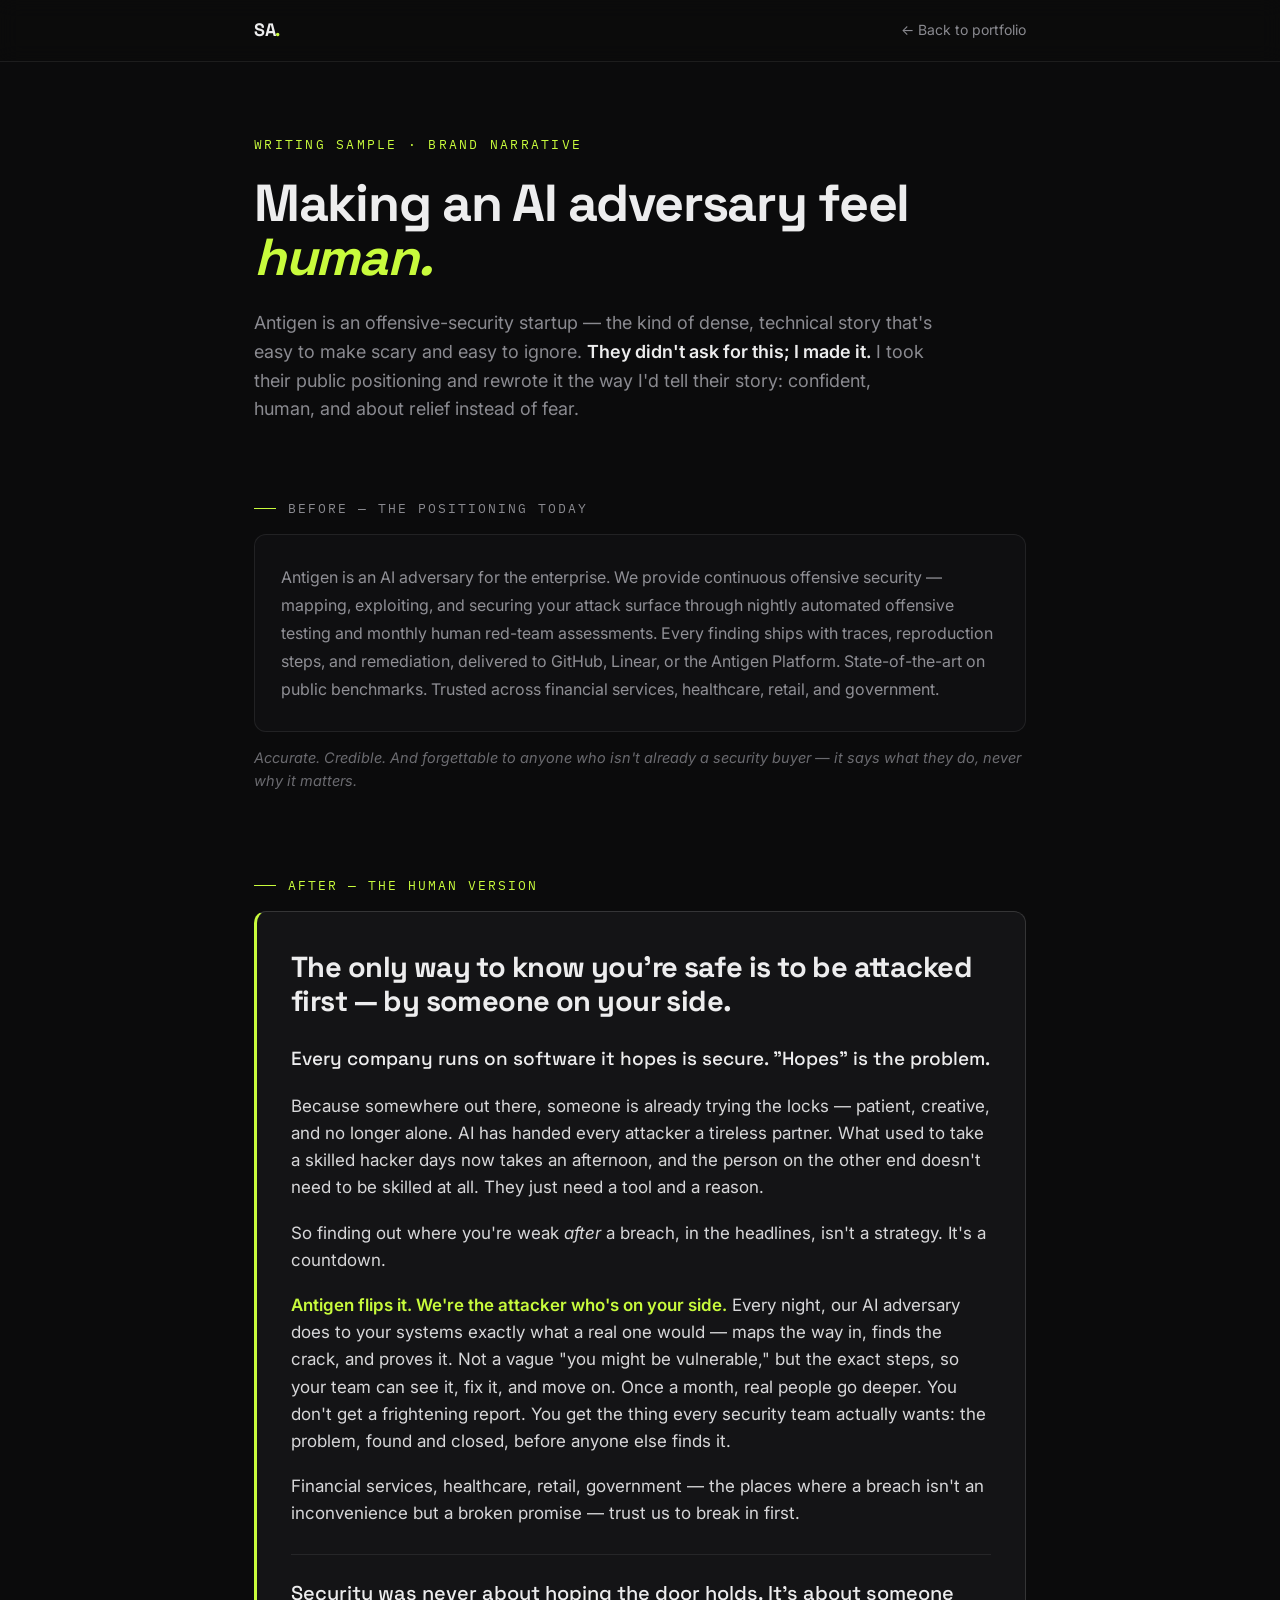
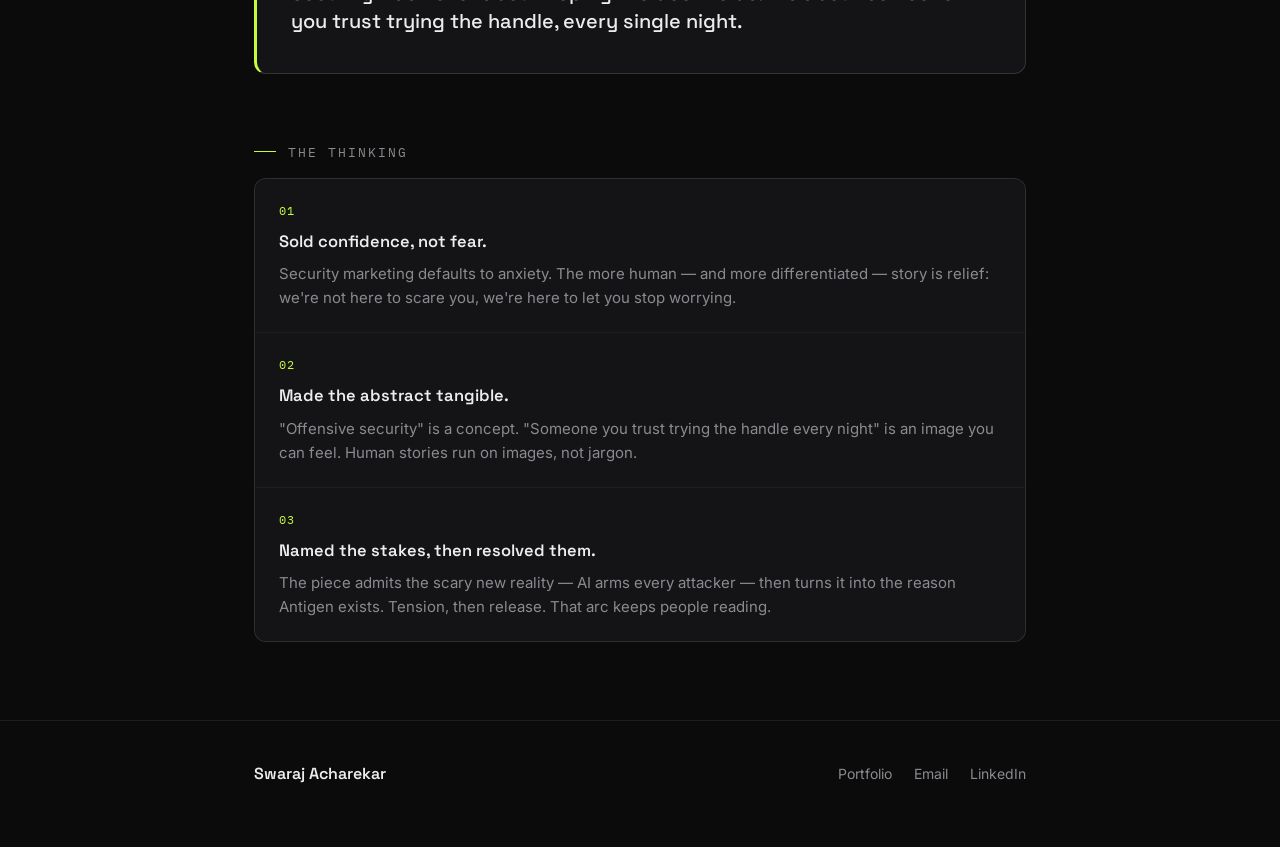
==== antigen.html @ 2e274d3d "Add files via upload" ====
<!DOCTYPE html>
<html lang="en">
<head>
<meta charset="UTF-8" />
<meta name="viewport" content="width=device-width, initial-scale=1.0" />
<title>Swaraj Acharekar — Antigen: Making Security Human</title>
<meta name="description" content="A brand-narrative writing sample: rewriting an offensive-security startup's dense positioning into a human story." />
<link rel="preconnect" href="https://fonts.googleapis.com" />
<link rel="preconnect" href="https://fonts.gstatic.com" crossorigin />
<link href="https://fonts.googleapis.com/css2?family=Space+Grotesk:wght@400;500;600;700&family=Inter:wght@400;500;600&family=IBM+Plex+Mono:wght@400;500&display=swap" rel="stylesheet" />
<style>
  :root{
    --bg:#0b0b0c;
    --panel:#141416;
    --panel-2:#0f0f11;
    --line:rgba(255,255,255,0.08);
    --line-strong:rgba(255,255,255,0.14);
    --ink:#ededee;
    --muted:#8a8a90;
    --muted-2:#6b6b70;
    --lime:#c8fb3c;
    --lime-dim:rgba(200,251,60,0.12);
    --lime-line:rgba(200,251,60,0.35);
  }
  *{box-sizing:border-box;}
  html{scroll-behavior:smooth;}
  body{
    margin:0;background:var(--bg);color:var(--ink);
    font-family:'Inter',system-ui,-apple-system,sans-serif;
    font-size:17px;line-height:1.6;-webkit-font-smoothing:antialiased;
  }
  a{color:inherit;}
  .wrap{max-width:820px;margin:0 auto;padding:0 24px;}

  .topbar{position:sticky;top:0;z-index:10;background:rgba(11,11,12,0.82);backdrop-filter:blur(10px);border-bottom:1px solid var(--line);}
  .topbar-inner{max-width:820px;margin:0 auto;padding:16px 24px;display:flex;align-items:center;justify-content:space-between;}
  .mark{font-family:'Space Grotesk',sans-serif;font-weight:700;letter-spacing:-0.02em;font-size:18px;text-decoration:none;}
  .mark span{color:var(--lime);}
  .back{font-size:14px;color:var(--muted);text-decoration:none;transition:color .2s ease;}
  .back:hover{color:var(--lime);}

  .hero{padding:72px 0 40px;}
  .eyebrow{font-family:'IBM Plex Mono',monospace;font-size:12.5px;letter-spacing:0.18em;text-transform:uppercase;color:var(--lime);margin-bottom:22px;}
  h1{font-family:'Space Grotesk',sans-serif;font-weight:700;letter-spacing:-0.025em;line-height:1.05;font-size:clamp(34px,6vw,52px);margin:0 0 24px;}
  h1 em{font-style:italic;color:var(--lime);}
  .lede{font-size:18px;color:var(--muted);max-width:680px;margin:0;}
  .lede strong{color:var(--ink);font-weight:600;}

  section{padding:34px 0;}
  .label{font-family:'IBM Plex Mono',monospace;font-size:12.5px;letter-spacing:0.16em;text-transform:uppercase;color:var(--muted);margin-bottom:16px;display:flex;align-items:center;gap:12px;}
  .label::before{content:"";width:22px;height:1px;background:var(--lime);flex:none;}
  .label.after-label{color:var(--lime);}

  /* BEFORE — flat positioning block */
  .positioning{
    background:var(--panel-2);
    border:1px solid var(--line);
    border-radius:12px;
    padding:28px 26px;
  }
  .positioning p{margin:0;color:#8f8f95;font-size:16px;line-height:1.75;}
  .caption{
    margin-top:14px;font-size:14.5px;color:var(--muted-2);
    font-style:italic;line-height:1.6;
  }

  /* AFTER — human narrative */
  .narrative{
    background:var(--panel);
    border:1px solid var(--line-strong);
    border-left:3px solid var(--lime);
    border-radius:12px;
    padding:38px 34px;
  }
  .narrative .head{
    font-family:'Space Grotesk',sans-serif;font-weight:700;
    letter-spacing:-0.02em;line-height:1.18;
    font-size:clamp(23px,3.4vw,29px);color:var(--ink);
    margin:0 0 26px;
  }
  .narrative p{margin:0 0 18px;color:#d7d7d9;}
  .narrative p.lead-line{
    font-family:'Space Grotesk',sans-serif;font-weight:500;
    font-size:19px;color:var(--ink);
  }
  .narrative .flip{color:var(--lime);font-weight:600;}
  .narrative .close-line{
    font-family:'Space Grotesk',sans-serif;font-weight:500;
    font-size:20px;color:var(--ink);line-height:1.4;
    margin:26px 0 0;padding-top:24px;border-top:1px solid var(--line);
  }

  /* Thinking */
  .thinking-grid{display:grid;gap:1px;background:var(--line);border:1px solid var(--line);border-radius:12px;overflow:hidden;}
  .think{background:var(--panel);padding:22px 24px;}
  .think .n{font-family:'IBM Plex Mono',monospace;font-size:12px;color:var(--lime);letter-spacing:0.1em;margin-bottom:9px;}
  .think h4{font-family:'Space Grotesk',sans-serif;font-weight:600;font-size:16.5px;margin:0 0 7px;}
  .think p{margin:0;color:var(--muted);font-size:15px;}

  footer{border-top:1px solid var(--line);margin-top:44px;padding:40px 0 60px;}
  .foot-inner{display:flex;flex-wrap:wrap;gap:18px;justify-content:space-between;align-items:center;}
  .foot-name{font-family:'Space Grotesk',sans-serif;font-weight:600;font-size:16px;}
  .foot-links{display:flex;gap:22px;flex-wrap:wrap;}
  .foot-links a{font-size:14px;color:var(--muted);text-decoration:none;transition:color .2s ease;}
  .foot-links a:hover{color:var(--lime);}

  .reveal{opacity:0;transform:translateY(14px);transition:opacity .6s ease,transform .6s ease;}
  .reveal.in{opacity:1;transform:none;}
  @media (prefers-reduced-motion:reduce){.reveal{opacity:1;transform:none;transition:none;}html{scroll-behavior:auto;}}
  @media (max-width:560px){body{font-size:16px;}.narrative{padding:28px 20px;}.positioning{padding:22px 18px;}}
</style>
</head>
<body>

  <div class="topbar">
    <div class="topbar-inner">
      <a class="mark" href="./#hero">SA<span>.</span></a>
      <a class="back" href="./#work">&larr; Back to portfolio</a>
    </div>
  </div>

  <main class="wrap">

    <header class="hero reveal">
      <div class="eyebrow">Writing Sample · Brand Narrative</div>
      <h1>Making an AI adversary feel <em>human.</em></h1>
      <p class="lede">Antigen is an offensive-security startup &mdash; the kind of dense, technical story that's easy to make scary and easy to ignore. <strong>They didn't ask for this; I made it.</strong> I took their public positioning and rewrote it the way I'd tell their story: confident, human, and about relief instead of fear.</p>
    </header>

    <section class="reveal">
      <div class="label">Before &mdash; the positioning today</div>
      <div class="positioning">
        <p>Antigen is an AI adversary for the enterprise. We provide continuous offensive security &mdash; mapping, exploiting, and securing your attack surface through nightly automated offensive testing and monthly human red-team assessments. Every finding ships with traces, reproduction steps, and remediation, delivered to GitHub, Linear, or the Antigen Platform. State-of-the-art on public benchmarks. Trusted across financial services, healthcare, retail, and government.</p>
      </div>
      <p class="caption">Accurate. Credible. And forgettable to anyone who isn't already a security buyer &mdash; it says what they do, never why it matters.</p>
    </section>

    <section class="reveal">
      <div class="label after-label">After &mdash; the human version</div>
      <article class="narrative">
        <p class="head">The only way to know you're safe is to be attacked first &mdash; by someone on your side.</p>
        <p class="lead-line">Every company runs on software it hopes is secure. "Hopes" is the problem.</p>
        <p>Because somewhere out there, someone is already trying the locks &mdash; patient, creative, and no longer alone. AI has handed every attacker a tireless partner. What used to take a skilled hacker days now takes an afternoon, and the person on the other end doesn't need to be skilled at all. They just need a tool and a reason.</p>
        <p>So finding out where you're weak <em>after</em> a breach, in the headlines, isn't a strategy. It's a countdown.</p>
        <p><span class="flip">Antigen flips it. We're the attacker who's on your side.</span> Every night, our AI adversary does to your systems exactly what a real one would &mdash; maps the way in, finds the crack, and proves it. Not a vague "you might be vulnerable," but the exact steps, so your team can see it, fix it, and move on. Once a month, real people go deeper. You don't get a frightening report. You get the thing every security team actually wants: the problem, found and closed, before anyone else finds it.</p>
        <p>Financial services, healthcare, retail, government &mdash; the places where a breach isn't an inconvenience but a broken promise &mdash; trust us to break in first.</p>
        <p class="close-line">Security was never about hoping the door holds. It's about someone you trust trying the handle, every single night.</p>
      </article>
    </section>

    <section class="reveal">
      <div class="label">The thinking</div>
      <div class="thinking-grid">
        <div class="think">
          <div class="n">01</div>
          <h4>Sold confidence, not fear.</h4>
          <p>Security marketing defaults to anxiety. The more human &mdash; and more differentiated &mdash; story is relief: we're not here to scare you, we're here to let you stop worrying.</p>
        </div>
        <div class="think">
          <div class="n">02</div>
          <h4>Made the abstract tangible.</h4>
          <p>"Offensive security" is a concept. "Someone you trust trying the handle every night" is an image you can feel. Human stories run on images, not jargon.</p>
        </div>
        <div class="think">
          <div class="n">03</div>
          <h4>Named the stakes, then resolved them.</h4>
          <p>The piece admits the scary new reality &mdash; AI arms every attacker &mdash; then turns it into the reason Antigen exists. Tension, then release. That arc keeps people reading.</p>
        </div>
      </div>
    </section>

  </main>

  <footer>
    <div class="wrap foot-inner">
      <div class="foot-name">Swaraj Acharekar</div>
      <div class="foot-links">
        <a href="./#hero">Portfolio</a>
        <a href="mailto:acharekarswaraj53@gmail.com">Email</a>
        <a href="https://www.linkedin.com/in/swaraj-acharekar/" target="_blank" rel="noopener">LinkedIn</a>
      </div>
    </div>
  </footer>

  <script>
    (function(){
      var els = document.querySelectorAll('.reveal');
      if(!('IntersectionObserver' in window)){els.forEach(function(e){e.classList.add('in');});return;}
      var io = new IntersectionObserver(function(entries){
        entries.forEach(function(en){if(en.isIntersecting){en.target.classList.add('in');io.unobserve(en.target);}});
      },{threshold:0.12});
      els.forEach(function(e){io.observe(e);});
    })();
  </script>

</body>
</html>
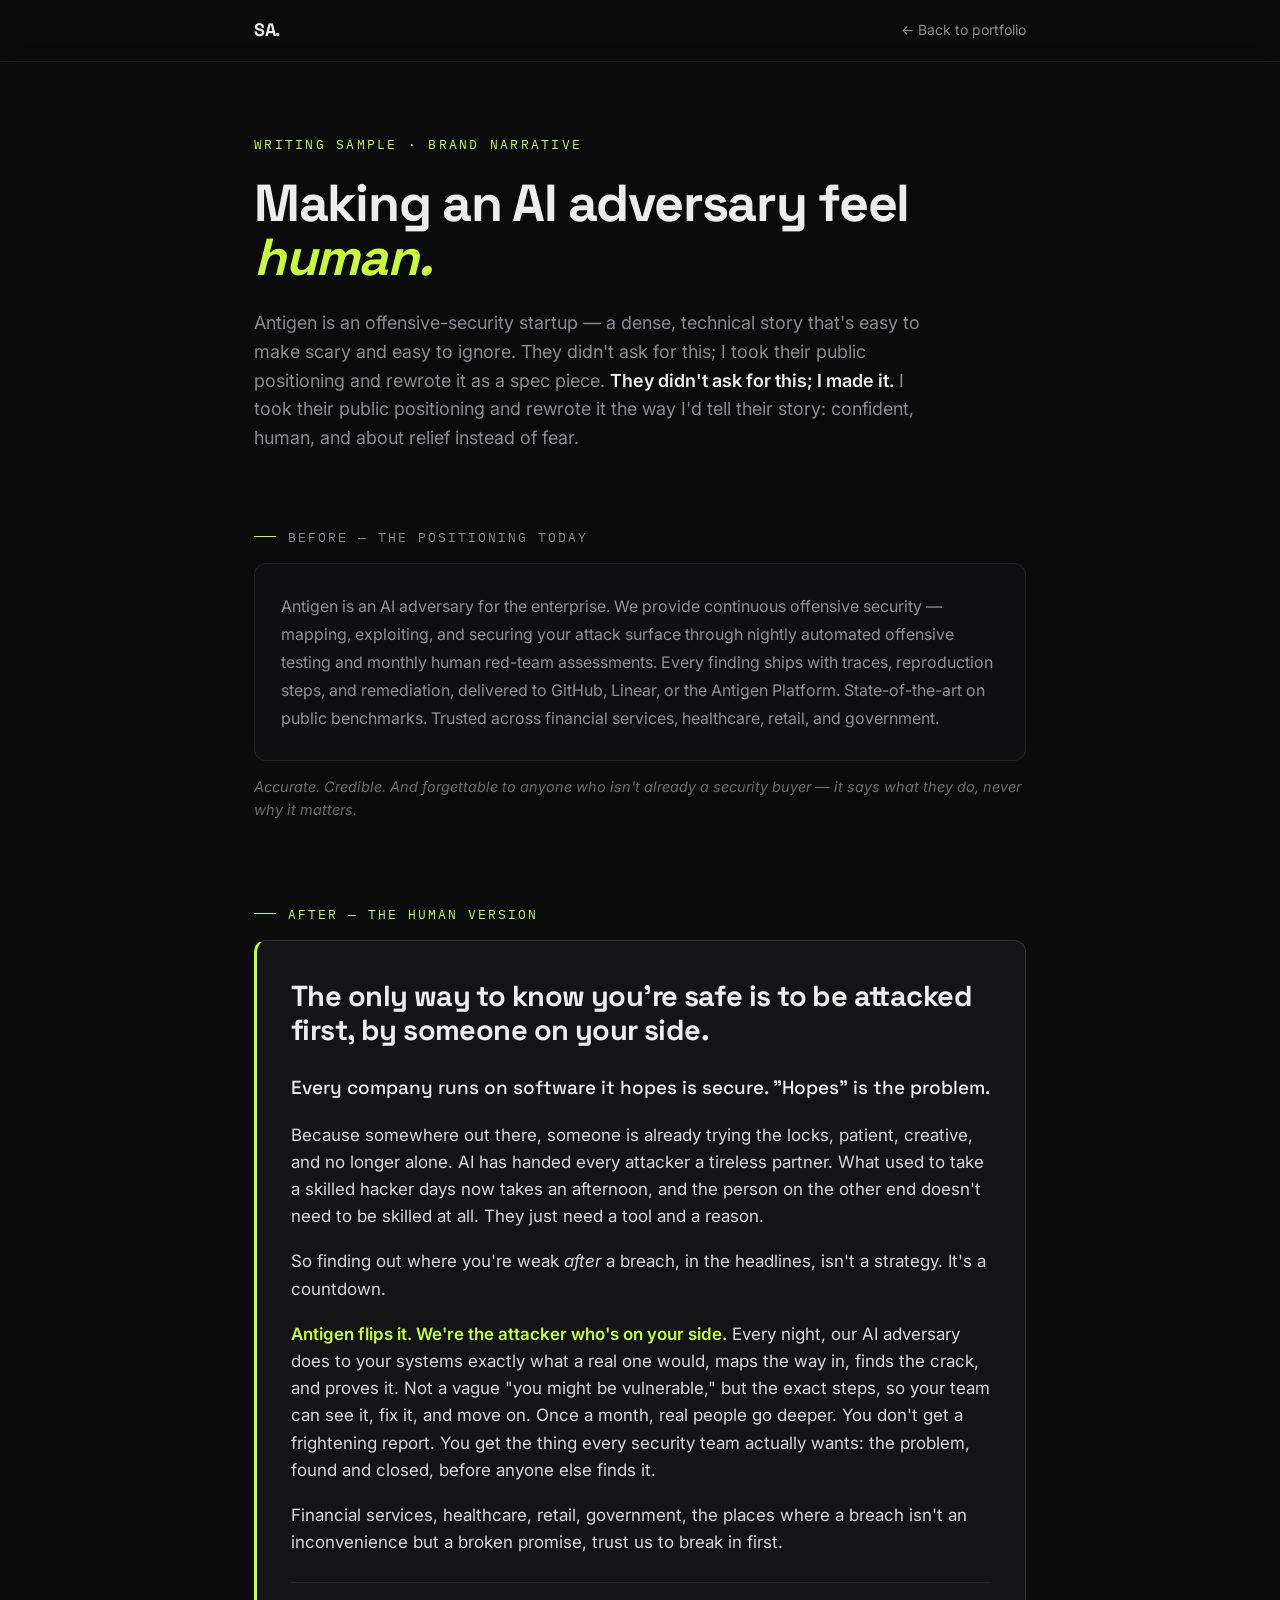
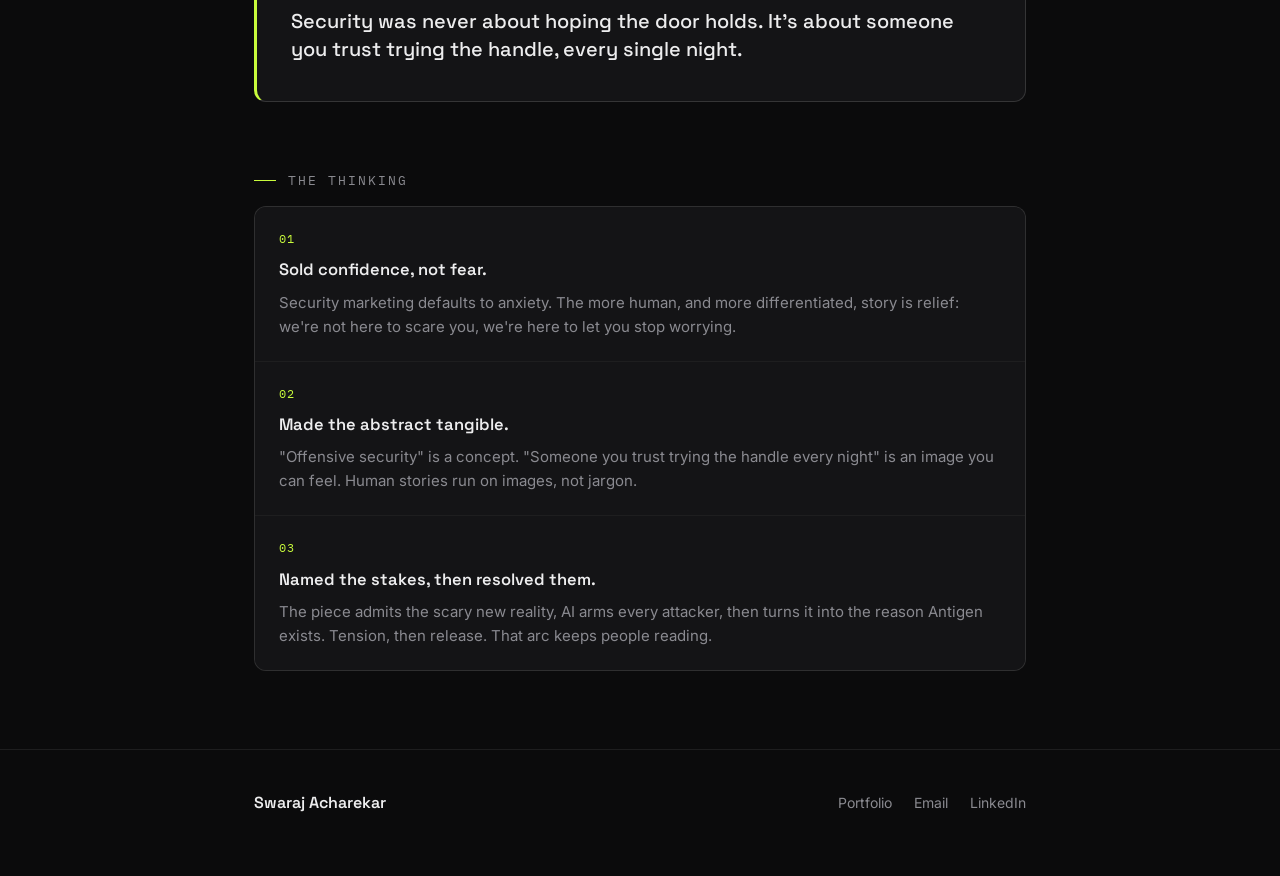
==== commit e0216fed: "Update antigen.html" ====
--- a/antigen.html
+++ b/antigen.html
@@ -124,7 +124,7 @@
     <header class="hero reveal">
       <div class="eyebrow">Writing Sample · Brand Narrative</div>
       <h1>Making an AI adversary feel <em>human.</em></h1>
-      <p class="lede">Antigen is an offensive-security startup &mdash; the kind of dense, technical story that's easy to make scary and easy to ignore. <strong>They didn't ask for this; I made it.</strong> I took their public positioning and rewrote it the way I'd tell their story: confident, human, and about relief instead of fear.</p>
+      <p class="lede">Antigen is an offensive-security startup — a dense, technical story that's easy to make scary and easy to ignore. They didn't ask for this; I took their public positioning and rewrote it as a spec piece. <strong>They didn't ask for this; I made it.</strong> I took their public positioning and rewrote it the way I'd tell their story: confident, human, and about relief instead of fear.</p>
     </header>
 
     <section class="reveal">
@@ -138,12 +138,12 @@
     <section class="reveal">
       <div class="label after-label">After &mdash; the human version</div>
       <article class="narrative">
-        <p class="head">The only way to know you're safe is to be attacked first &mdash; by someone on your side.</p>
+        <p class="head">The only way to know you're safe is to be attacked first, by someone on your side.</p>
         <p class="lead-line">Every company runs on software it hopes is secure. "Hopes" is the problem.</p>
-        <p>Because somewhere out there, someone is already trying the locks &mdash; patient, creative, and no longer alone. AI has handed every attacker a tireless partner. What used to take a skilled hacker days now takes an afternoon, and the person on the other end doesn't need to be skilled at all. They just need a tool and a reason.</p>
+        <p>Because somewhere out there, someone is already trying the locks, patient, creative, and no longer alone. AI has handed every attacker a tireless partner. What used to take a skilled hacker days now takes an afternoon, and the person on the other end doesn't need to be skilled at all. They just need a tool and a reason.</p>
         <p>So finding out where you're weak <em>after</em> a breach, in the headlines, isn't a strategy. It's a countdown.</p>
-        <p><span class="flip">Antigen flips it. We're the attacker who's on your side.</span> Every night, our AI adversary does to your systems exactly what a real one would &mdash; maps the way in, finds the crack, and proves it. Not a vague "you might be vulnerable," but the exact steps, so your team can see it, fix it, and move on. Once a month, real people go deeper. You don't get a frightening report. You get the thing every security team actually wants: the problem, found and closed, before anyone else finds it.</p>
-        <p>Financial services, healthcare, retail, government &mdash; the places where a breach isn't an inconvenience but a broken promise &mdash; trust us to break in first.</p>
+        <p><span class="flip">Antigen flips it. We're the attacker who's on your side.</span> Every night, our AI adversary does to your systems exactly what a real one would, maps the way in, finds the crack, and proves it. Not a vague "you might be vulnerable," but the exact steps, so your team can see it, fix it, and move on. Once a month, real people go deeper. You don't get a frightening report. You get the thing every security team actually wants: the problem, found and closed, before anyone else finds it.</p>
+        <p>Financial services, healthcare, retail, government, the places where a breach isn't an inconvenience but a broken promise, trust us to break in first.</p>
         <p class="close-line">Security was never about hoping the door holds. It's about someone you trust trying the handle, every single night.</p>
       </article>
     </section>
@@ -154,7 +154,7 @@
         <div class="think">
           <div class="n">01</div>
           <h4>Sold confidence, not fear.</h4>
-          <p>Security marketing defaults to anxiety. The more human &mdash; and more differentiated &mdash; story is relief: we're not here to scare you, we're here to let you stop worrying.</p>
+          <p>Security marketing defaults to anxiety. The more human, and more differentiated, story is relief: we're not here to scare you, we're here to let you stop worrying.</p>
         </div>
         <div class="think">
           <div class="n">02</div>
@@ -164,7 +164,7 @@
         <div class="think">
           <div class="n">03</div>
           <h4>Named the stakes, then resolved them.</h4>
-          <p>The piece admits the scary new reality &mdash; AI arms every attacker &mdash; then turns it into the reason Antigen exists. Tension, then release. That arc keeps people reading.</p>
+          <p>The piece admits the scary new reality, AI arms every attacker, then turns it into the reason Antigen exists. Tension, then release. That arc keeps people reading.</p>
         </div>
       </div>
     </section>
@@ -177,7 +177,7 @@
       <div class="foot-links">
         <a href="./#hero">Portfolio</a>
         <a href="mailto:acharekarswaraj53@gmail.com">Email</a>
-        <a href="https://www.linkedin.com/in/swaraj-acharekar/" target="_blank" rel="noopener">LinkedIn</a>
+        <a href="https://www.linkedin.com/in/swaraj-acharekar-64b500201/" target="_blank" rel="noopener">LinkedIn</a>
       </div>
     </div>
   </footer>
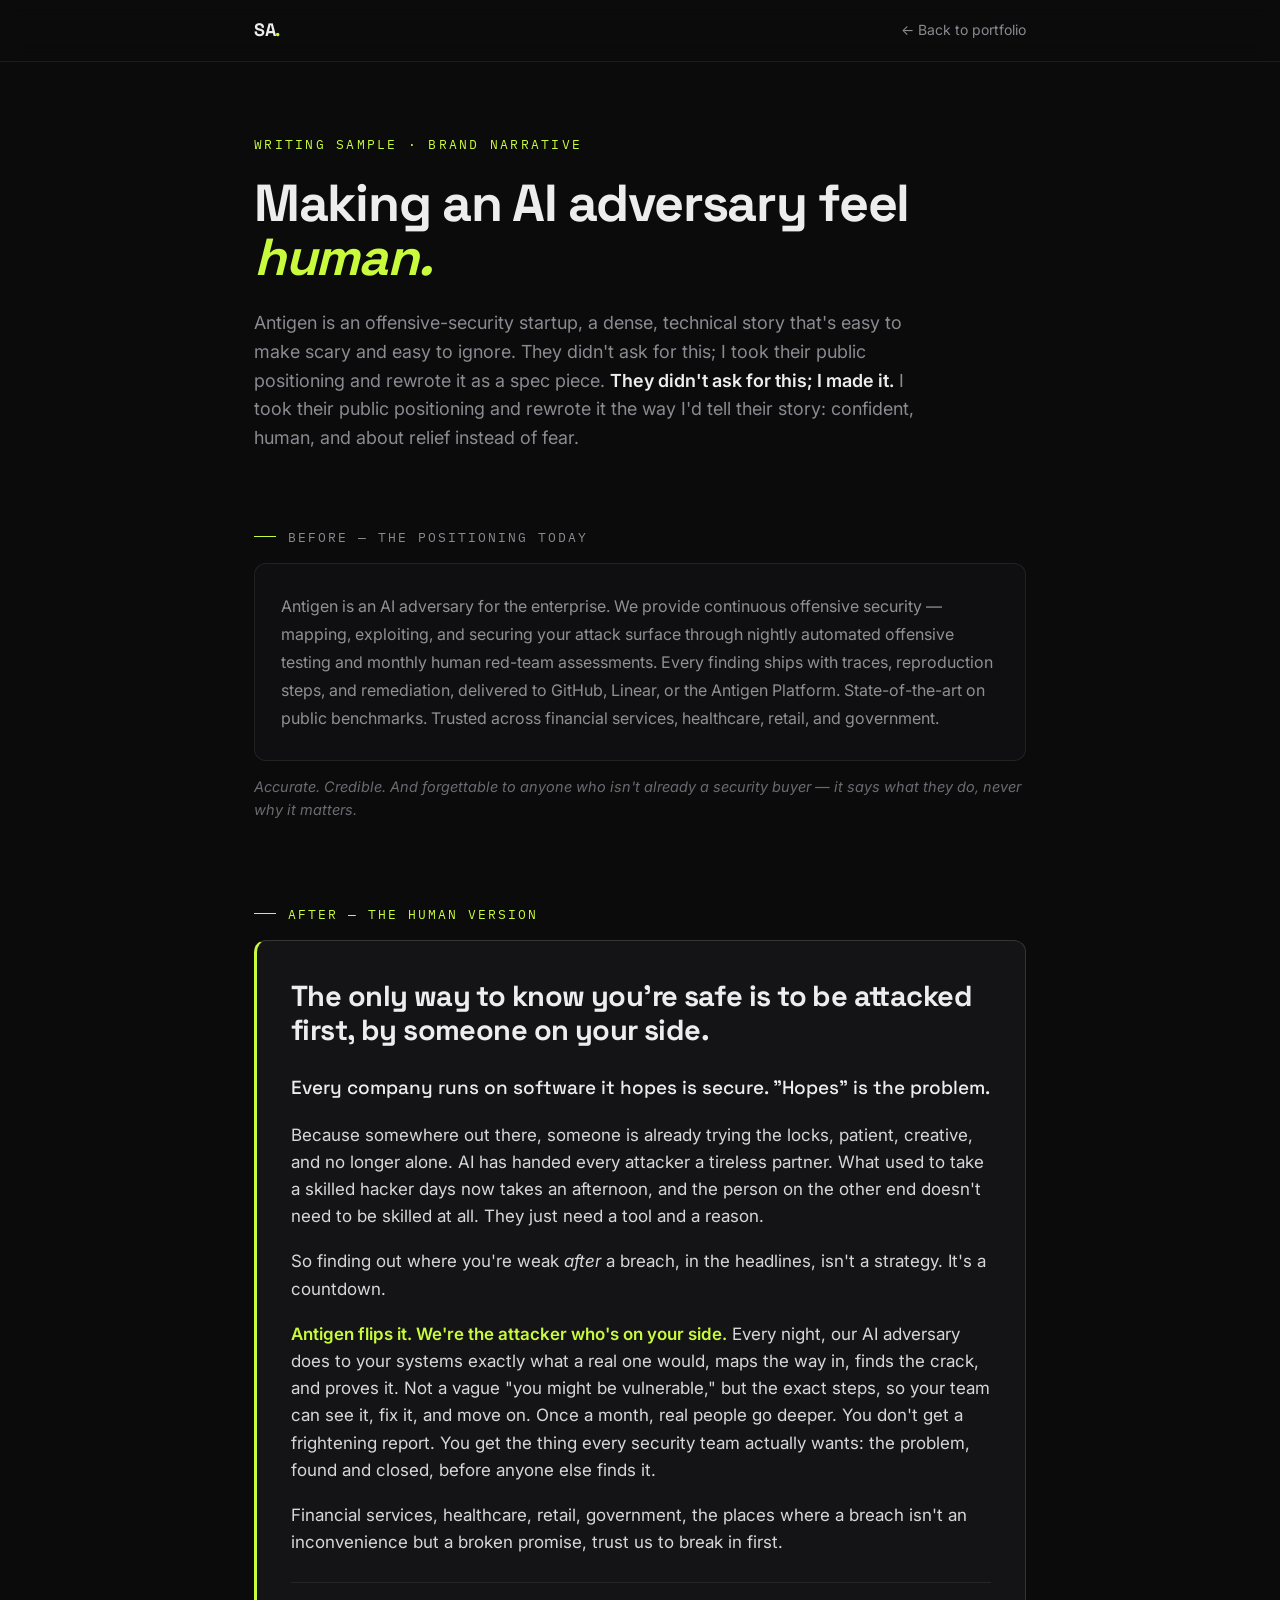
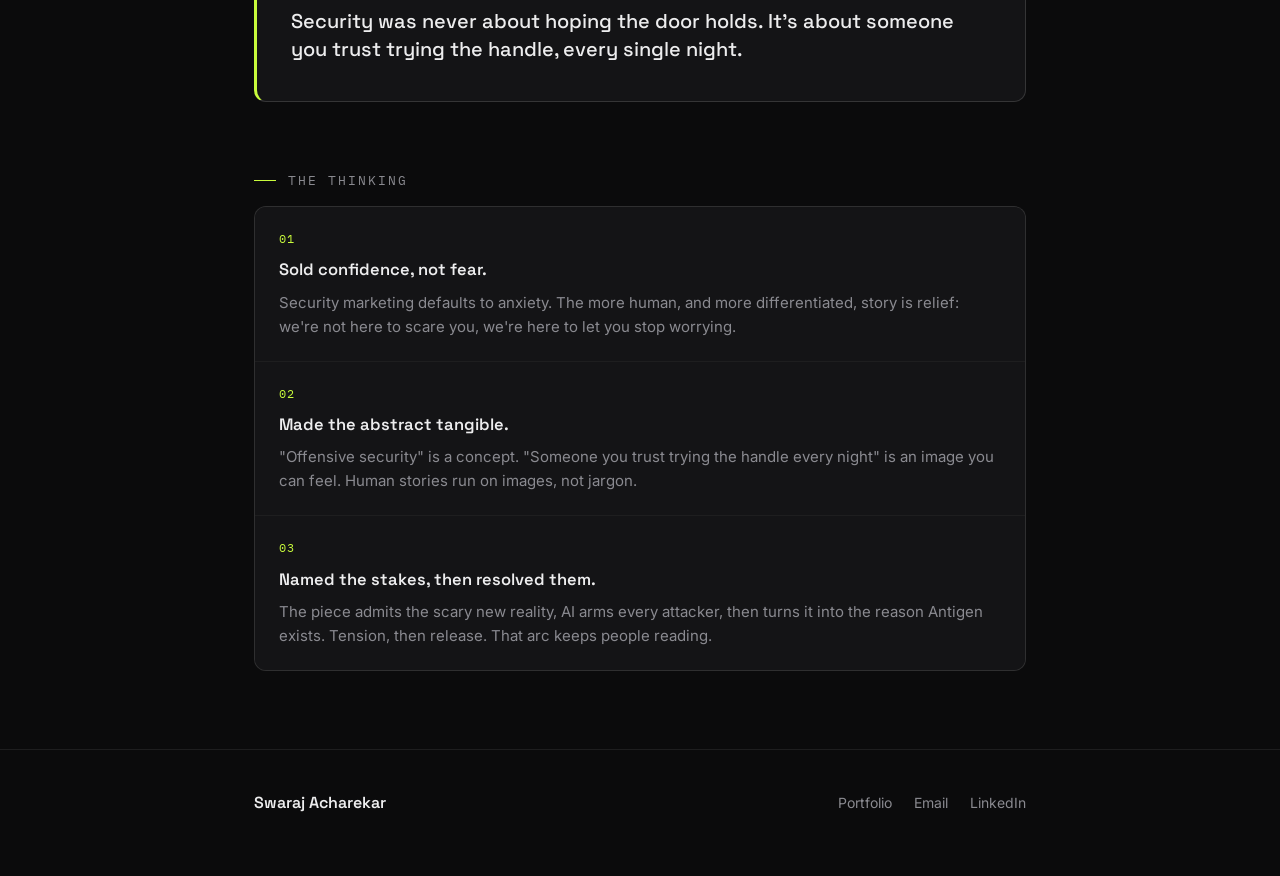
==== commit 5e85ea77: "Update antigen.html" ====
--- a/antigen.html
+++ b/antigen.html
@@ -124,7 +124,7 @@
     <header class="hero reveal">
       <div class="eyebrow">Writing Sample · Brand Narrative</div>
       <h1>Making an AI adversary feel <em>human.</em></h1>
-      <p class="lede">Antigen is an offensive-security startup — a dense, technical story that's easy to make scary and easy to ignore. They didn't ask for this; I took their public positioning and rewrote it as a spec piece. <strong>They didn't ask for this; I made it.</strong> I took their public positioning and rewrote it the way I'd tell their story: confident, human, and about relief instead of fear.</p>
+      <p class="lede">Antigen is an offensive-security startup, a dense, technical story that's easy to make scary and easy to ignore. They didn't ask for this; I took their public positioning and rewrote it as a spec piece. <strong>They didn't ask for this; I made it.</strong> I took their public positioning and rewrote it the way I'd tell their story: confident, human, and about relief instead of fear.</p>
     </header>
 
     <section class="reveal">
